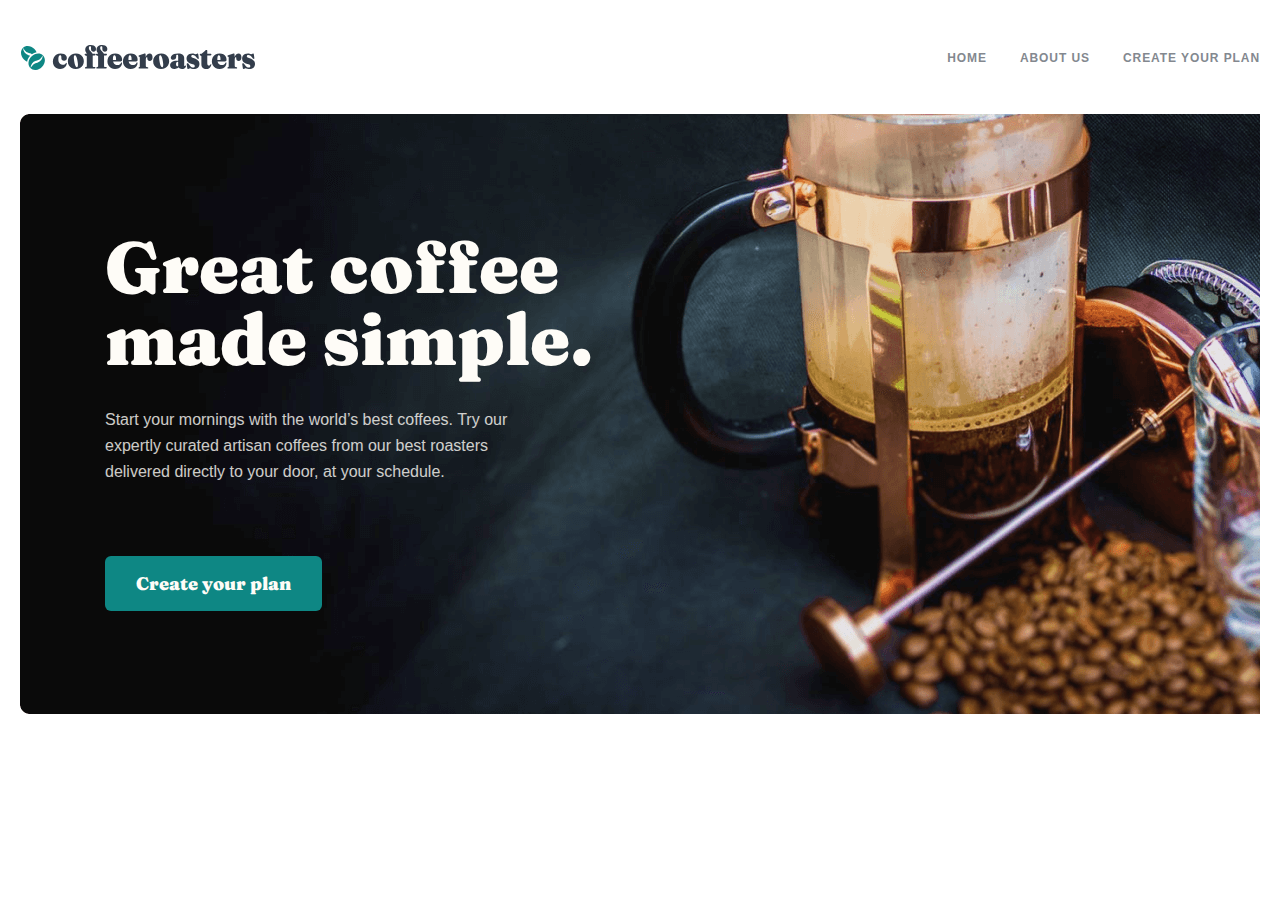
==== index.html @ 870b0148 "internal commit" ====
<!DOCTYPE html>
<html lang="en">
  <head>
    <meta charset="UTF-8" />
    <meta http-equiv="X-UA-Compatible" content="IE=edge" />
    <meta name="viewport" content="width=device-width, initial-scale=1.0" />
    <!-- normalize css  -->
    <link rel="stylesheet" href="./css/normalize.css" />
    <!-- main css  -->
    <link rel="stylesheet" href="./css/main.css" />
    <title>coffeeroasters</title>
  </head>
  <body>
    <!-- site header  -->
    <header class="site-header">
      <div class="container">
        <div class="site-header__wraper">
          <a class="site-header__logo" href="./index.html">
            <div class="site-header__img-wrap">
              <img src="./img/header.logo.svg" alt="coffeeroasters logo" />
            </div>
          </a>
          <nav class="site-header__navbar navbar">
            <ul class="navbar__list">
              <li class="navbar__item">
                <a class="navbar__link" href="./index.html">HOME</a>
              </li>
              <li class="navbar__item">
                <a class="navbar__link" href="./index.html">ABOUT US</a>
              </li>
              <li class="navbar__item">
                <a class="navbar__link" href="./index.html">Create your plan</a>
              </li>
            </ul>
          </nav>
          <button class="header__button"></button>
        </div>
      </div>
    </header>
    <!-- site main  -->
    <main>
      <section class="hero">
        <div class="container">
          <div class="hero__wrapper">
            <div class="hero__content">
              <h1 class="hero__title">Great coffee made simple.</h1>
              <p class="hero__text">
                Start your mornings with the world’s best coffees. Try our
                expertly curated artisan coffees from our best roasters
                delivered directly to your door, at your schedule.
              </p>
              <a class="hero__link" href="#link">Create your plan</a>
            </div>
          </div>
        </div>
      </section>
    </main>
  </body>
</html>
---- css/main.css ----
@font-face {
  font-family: "Fraunces";
  font-style: normal;
  font-weight: 900;
  src: local(""), url("../fonts/fraunces-v24-latin-900.woff2") format("woff2"), url("../fonts/fraunces-v24-latin-900.woff") format("woff");
  font-display: swap;
}
@font-face {
  font-family: "Barlow", sans-serif;
  font-style: normal;
  font-weight: 400;
  src: local(""), url("../fonts/barlow-v12-latin-regular.woff2") format("woff2"), url("../fonts/barlow-v12-latin-700.woff") format("woff");
  font-display: swap;
}
@font-face {
  font-family: "Barlow", sans-serif;
  font-style: normal;
  font-weight: 700;
  src: local(""), url("../fonts/barlow-v12-latin-700.woff2") format("woff2"), url("../fonts/barlow-v12-latin-700.woff") format("woff");
  font-display: swap;
}
html {
  -webkit-box-sizing: border-box;
          box-sizing: border-box;
  scroll-behavior: smooth;
}

*,
*::before,
*::after {
  -webkit-box-sizing: inherit;
          box-sizing: inherit;
  margin: 0;
  padding: 0;
}

a {
  text-decoration: none;
}

ul {
  list-style: none;
}

img {
  width: 100%;
  height: auto;
}

.container {
  max-width: 1320px;
  width: 100%;
  margin-left: auto;
  margin-right: auto;
  padding-left: 20px;
  padding-right: 20px;
}

body {
  font-family: "Fraunces", serif;
  font-family: "Barlow", sans-serif;
}

.site-header {
  padding: 44px 0;
}

.site-header__wraper {
  display: -webkit-box;
  display: -ms-flexbox;
  display: flex;
  -webkit-box-align: center;
      -ms-flex-align: center;
          align-items: center;
  -webkit-box-pack: justify;
      -ms-flex-pack: justify;
          justify-content: space-between;
}

.site-header__img-wrap {
  max-width: 236px;
  height: 26px;
}

.navbar__list {
  display: -webkit-box;
  display: -ms-flexbox;
  display: flex;
  -webkit-box-align: center;
      -ms-flex-align: center;
          align-items: center;
}

.navbar__item + .navbar__item {
  margin-left: 33px;
}

.navbar__link {
  font-weight: 700;
  font-size: 12px;
  line-height: 15px;
  letter-spacing: 0.923077px;
  text-transform: uppercase;
  color: #83888f;
}
.navbar__link:hover {
  color: #333d4b;
}

.header__button {
  width: 20px;
  height: 20px;
  background-image: url("../../img/mobile.menu.svg");
  background-repeat: no-repeat;
  background-position: center;
  background-color: transparent;
  border: none;
  display: none;
  padding: 0;
}

@media only screen and (max-width: 728px) {
  .site-header {
    padding: 40px 0;
  }
}
@media only screen and (max-width: 415px) {
  .site-header {
    padding: 32px 0;
  }
  .site-header__wraper {
    display: -webkit-box;
    display: -ms-flexbox;
    display: flex;
    -webkit-box-align: center;
        -ms-flex-align: center;
            align-items: center;
    -webkit-box-pack: justify;
        -ms-flex-pack: justify;
            justify-content: space-between;
    max-width: 339px;
  }
  .site-header__img-wrap {
    max-width: 163px;
    height: 18px;
  }
  .navbar__list {
    display: none;
  }
  .header__button {
    display: inline-block;
    margin-right: 20px;
    margin-left: 108px;
  }
}
.hero__wrapper {
  background-image: url("../../img/hero-bg.png");
  background-repeat: no-repeat;
  padding: 117px 0 116px 85px;
}

.hero__content {
  max-width: 493px;
}

.hero__title {
  max-width: 493px;
  font-family: "Fraunces", serif;
  font-style: normal;
  font-weight: 900;
  font-size: 72px;
  line-height: 72px;
  color: #fefcf7;
  margin: 0;
  margin-bottom: 32px;
}

.hero__text {
  max-width: 444px;
  font-style: normal;
  font-weight: 400;
  font-size: 16px;
  line-height: 26px;
  color: #fefcf7;
  opacity: 0.8;
  margin-bottom: 71px;
}

.hero__link {
  font-family: "Fraunces", serif;
  font-weight: 900;
  font-size: 18px;
  line-height: 25px;
  color: #fefcf7;
  padding: 15px 31px;
  background: #0e8784;
  border-radius: 6px;
  display: inline-block;
}
.hero__link:hover {
  background-color: #66d2cf;
}
.hero__link:active {
  background-color: #e2dedb;
}

@media only screen and (max-width: 729px) {
  .hero__wrapper {
    background-image: url("../../img/tablet-bg.png");
    background-repeat: no-repeat;
    width: 100%;
  }
  .hero__title {
    max-width: 329px;
    font-size: 48px;
    line-height: 48px;
  }
  .hero__text {
    max-width: 398px;
    font-weight: 400;
    font-size: 15px;
    line-height: 25px;
  }
}
@media only screen and (max-width: 415px) {
  .hero__wrapper {
    max-width: 327px;
    width: 100%;
    background-image: url("../../img/hero-bg-mob.png");
    background-repeat: no-repeat;
    padding-top: 100px;
    padding-left: 24px;
    text-align: center;
    border-radius: 5px;
  }
  .hero__title {
    max-width: 279px;
    font-size: 40px;
    line-height: 40px;
  }
  .hero__text {
    max-width: 279px;
    font-weight: 400;
    font-size: 15px;
    line-height: 25px;
  }
  .hero__link {
    display: inline-block;
    text-align: center;
  }
}/*# sourceMappingURL=main.css.map */
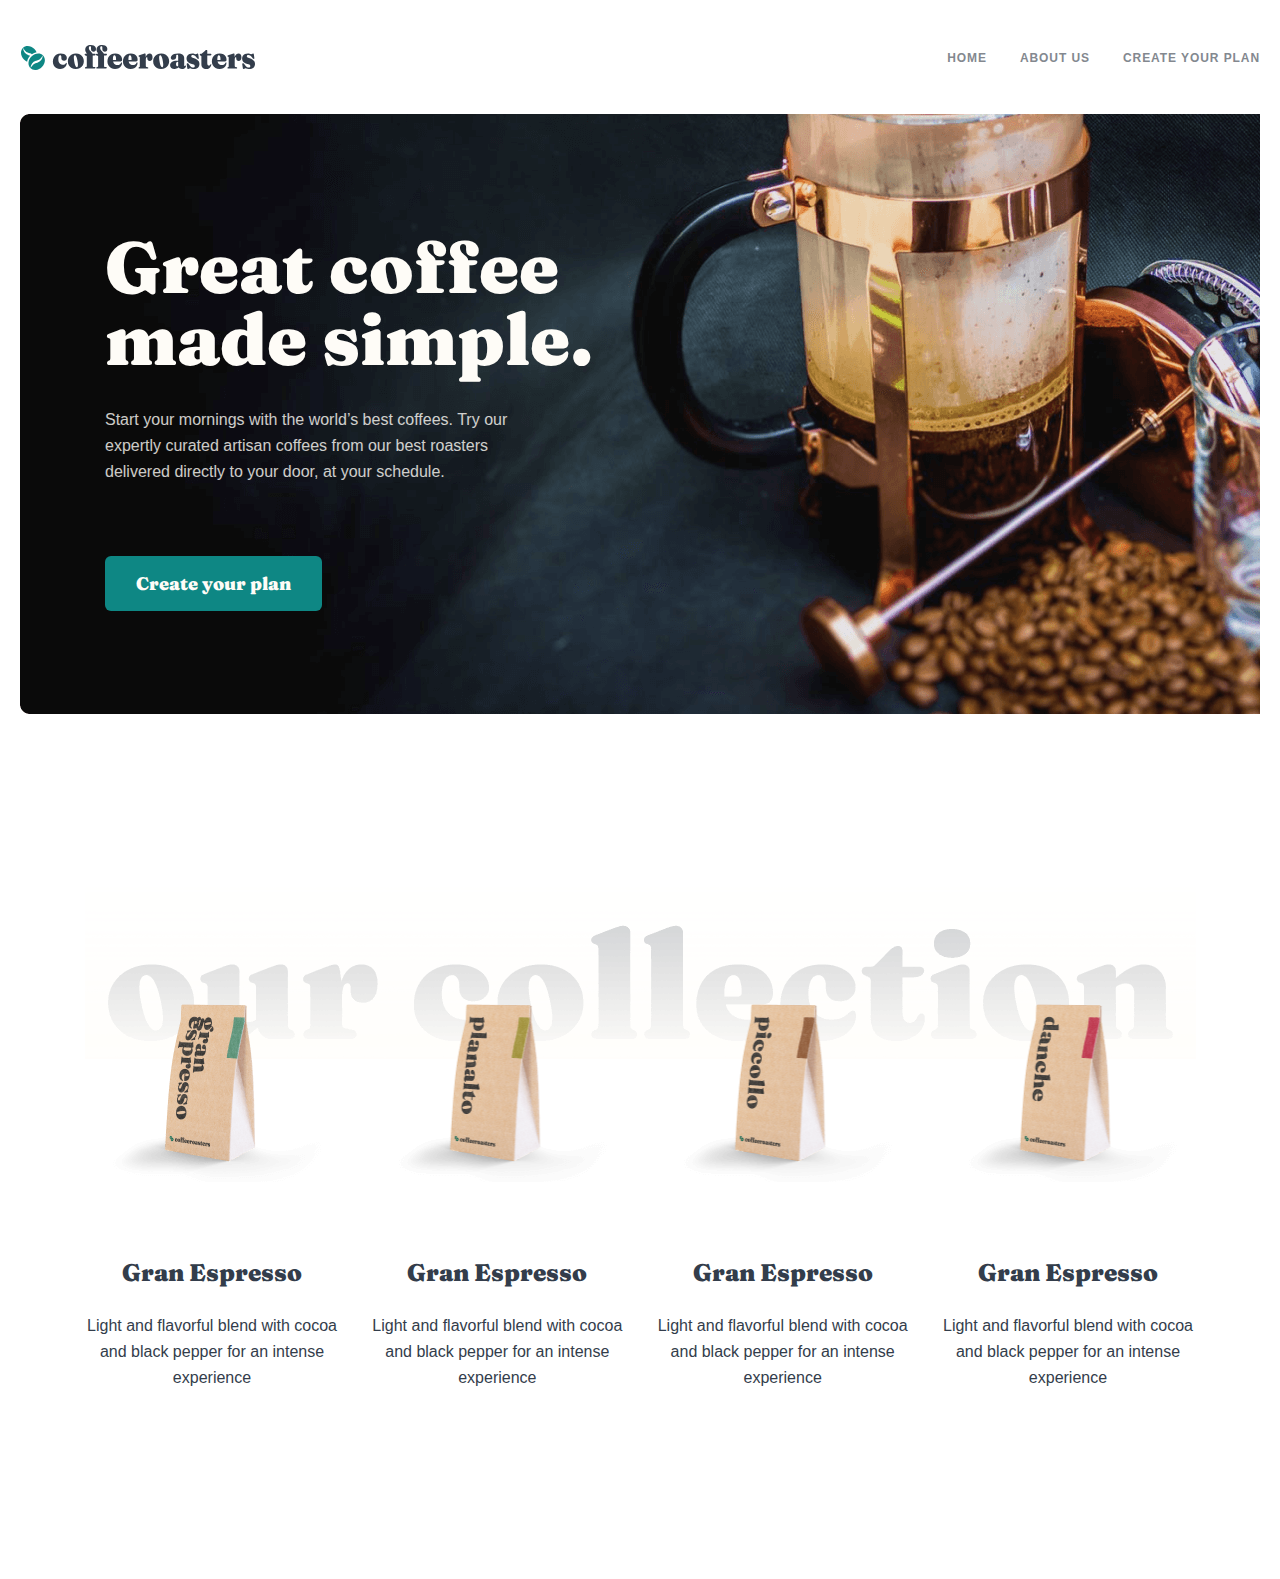
==== commit 6d2ca636: "changed media" ====
--- a/index.html
+++ b/index.html
@@ -54,6 +54,78 @@
           </div>
         </div>
       </section>
+      <section class="collection">
+        <div class="container">
+          <div class="collection__wrapper">
+            <ul class="collection__list">
+              <li class="collection__item">
+                <div class="collection__img-wrapper">
+                  <img
+                    class="collection__image"
+                    src="./img/expersso-img.png"
+                    alt="expersso coffee"
+                  />
+                </div>
+                <div class="collection__title-wrappper">
+                  <h2 class="collection__title">Gran Espresso</h2>
+                  <p class="collection__text">
+                    Light and flavorful blend with cocoa and black pepper for an
+                    intense experience
+                  </p>
+                </div>
+              </li>
+              <li class="collection__item">
+                <div class="collection__img-wrapper">
+                  <img
+                    class="collection__image"
+                    src="./img/planalto-img.png"
+                    alt="planalto coffee"
+                  />
+                </div>
+                <div class="collection__title-wrappper">
+                  <h2 class="collection__title">Gran Espresso</h2>
+                  <p class="collection__text">
+                    Light and flavorful blend with cocoa and black pepper for an
+                    intense experience
+                  </p>
+                </div>
+              </li>
+              <li class="collection__item">
+                <div class="collection__img-wrapper">
+                  <img
+                    class="collection__image"
+                    src="./img/picollo-img.png"
+                    alt="picollo coffee"
+                  />
+                </div>
+                <div class="collection__title-wrappper">
+                  <h2 class="collection__title">Gran Espresso</h2>
+                  <p class="collection__text">
+                    Light and flavorful blend with cocoa and black pepper for an
+                    intense experience
+                  </p>
+                </div>
+              </li>
+              <li class="collection__item">
+                <div class="collection__img-wrapper">
+                  <img
+                    class="collection__image"
+                    src="./img/danche-img.png"
+                    alt="danche coffee"
+                  />
+                </div>
+                <div class="collection__title-wrappper">
+                  <h2 class="collection__title">Gran Espresso</h2>
+                  <p class="collection__text">
+                    Light and flavorful blend with cocoa and black pepper for an
+                    intense experience
+                  </p>
+                </div>
+              </li>
+            </ul>
+          </div>
+        </div>
+      </section>
     </main>
   </body>
 </html>
--- a/css/main.css
+++ b/css/main.css
@@ -2,26 +2,29 @@
   font-family: "Fraunces";
   font-style: normal;
   font-weight: 900;
-  src: local(""), url("../fonts/fraunces-v24-latin-900.woff2") format("woff2"), url("../fonts/fraunces-v24-latin-900.woff") format("woff");
+  src: local(""), url("../fonts/fraunces-v24-latin-900.woff2") format("woff2"),
+    url("../fonts/fraunces-v24-latin-900.woff") format("woff");
   font-display: swap;
 }
 @font-face {
   font-family: "Barlow", sans-serif;
   font-style: normal;
   font-weight: 400;
-  src: local(""), url("../fonts/barlow-v12-latin-regular.woff2") format("woff2"), url("../fonts/barlow-v12-latin-700.woff") format("woff");
+  src: local(""), url("../fonts/barlow-v12-latin-regular.woff2") format("woff2"),
+    url("../fonts/barlow-v12-latin-700.woff") format("woff");
   font-display: swap;
 }
 @font-face {
   font-family: "Barlow", sans-serif;
   font-style: normal;
   font-weight: 700;
-  src: local(""), url("../fonts/barlow-v12-latin-700.woff2") format("woff2"), url("../fonts/barlow-v12-latin-700.woff") format("woff");
+  src: local(""), url("../fonts/barlow-v12-latin-700.woff2") format("woff2"),
+    url("../fonts/barlow-v12-latin-700.woff") format("woff");
   font-display: swap;
 }
 html {
   -webkit-box-sizing: border-box;
-          box-sizing: border-box;
+  box-sizing: border-box;
   scroll-behavior: smooth;
 }
 
@@ -29,7 +32,7 @@
 *::before,
 *::after {
   -webkit-box-sizing: inherit;
-          box-sizing: inherit;
+  box-sizing: inherit;
   margin: 0;
   padding: 0;
 }
@@ -70,11 +73,11 @@
   display: -ms-flexbox;
   display: flex;
   -webkit-box-align: center;
-      -ms-flex-align: center;
-          align-items: center;
+  -ms-flex-align: center;
+  align-items: center;
   -webkit-box-pack: justify;
-      -ms-flex-pack: justify;
-          justify-content: space-between;
+  -ms-flex-pack: justify;
+  justify-content: space-between;
 }
 
 .site-header__img-wrap {
@@ -87,8 +90,8 @@
   display: -ms-flexbox;
   display: flex;
   -webkit-box-align: center;
-      -ms-flex-align: center;
-          align-items: center;
+  -ms-flex-align: center;
+  align-items: center;
 }
 
 .navbar__item + .navbar__item {
@@ -119,41 +122,13 @@
   padding: 0;
 }
 
-@media only screen and (max-width: 728px) {
-  .site-header {
-    padding: 40px 0;
-  }
-}
-@media only screen and (max-width: 415px) {
-  .site-header {
-    padding: 32px 0;
-  }
-  .site-header__wraper {
-    display: -webkit-box;
-    display: -ms-flexbox;
-    display: flex;
-    -webkit-box-align: center;
-        -ms-flex-align: center;
-            align-items: center;
-    -webkit-box-pack: justify;
-        -ms-flex-pack: justify;
-            justify-content: space-between;
-    max-width: 339px;
-  }
-  .site-header__img-wrap {
-    max-width: 163px;
-    height: 18px;
-  }
-  .navbar__list {
-    display: none;
-  }
-  .header__button {
-    display: inline-block;
-    margin-right: 20px;
-    margin-left: 108px;
-  }
-}
+.hero {
+  margin-bottom: 136px;
+}
+
 .hero__wrapper {
+  max-width: 1280px;
+  width: 100%;
   background-image: url("../../img/hero-bg.png");
   background-repeat: no-repeat;
   padding: 117px 0 116px 85px;
@@ -204,48 +179,56 @@
   background-color: #e2dedb;
 }
 
-@media only screen and (max-width: 729px) {
-  .hero__wrapper {
-    background-image: url("../../img/tablet-bg.png");
-    background-repeat: no-repeat;
-    width: 100%;
-  }
-  .hero__title {
-    max-width: 329px;
-    font-size: 48px;
-    line-height: 48px;
-  }
-  .hero__text {
-    max-width: 398px;
-    font-weight: 400;
-    font-size: 15px;
-    line-height: 25px;
-  }
-}
-@media only screen and (max-width: 415px) {
-  .hero__wrapper {
-    max-width: 327px;
-    width: 100%;
-    background-image: url("../../img/hero-bg-mob.png");
-    background-repeat: no-repeat;
-    padding-top: 100px;
-    padding-left: 24px;
-    text-align: center;
-    border-radius: 5px;
-  }
-  .hero__title {
-    max-width: 279px;
-    font-size: 40px;
-    line-height: 40px;
-  }
-  .hero__text {
-    max-width: 279px;
-    font-weight: 400;
-    font-size: 15px;
-    line-height: 25px;
-  }
-  .hero__link {
-    display: inline-block;
-    text-align: center;
-  }
-}/*# sourceMappingURL=main.css.map */+.collection {
+  margin-bottom: 188px;
+}
+
+.collection__list {
+  max-width: 1111px;
+  width: 100%;
+  margin: 0 auto;
+  display: -webkit-box;
+  display: -ms-flexbox;
+  display: flex;
+  -webkit-box-align: center;
+  -ms-flex-align: center;
+  align-items: center;
+  padding-top: 126px;
+  -webkit-box-pack: justify;
+  -ms-flex-pack: justify;
+  justify-content: space-between;
+  background-image: url("../../img/type-bi-img.png");
+  background-repeat: no-repeat;
+  background-position: center top;
+}
+
+.collection__item {
+  max-width: 255px;
+  text-align: center;
+}
+
+.collection__img-wrapper {
+  width: 255px;
+}
+
+.collection__image {
+  width: 255px;
+  height: 193px;
+}
+
+.collection__title {
+  font-family: "Fraunces", serif;
+  font-weight: 900;
+  font-size: 24px;
+  line-height: 32px;
+  color: #333d4b;
+  margin-top: 71px;
+  margin-bottom: 24px;
+}
+
+.collection__text {
+  font-weight: 400;
+  font-size: 16px;
+  line-height: 26px;
+  color: #333d4b;
+}
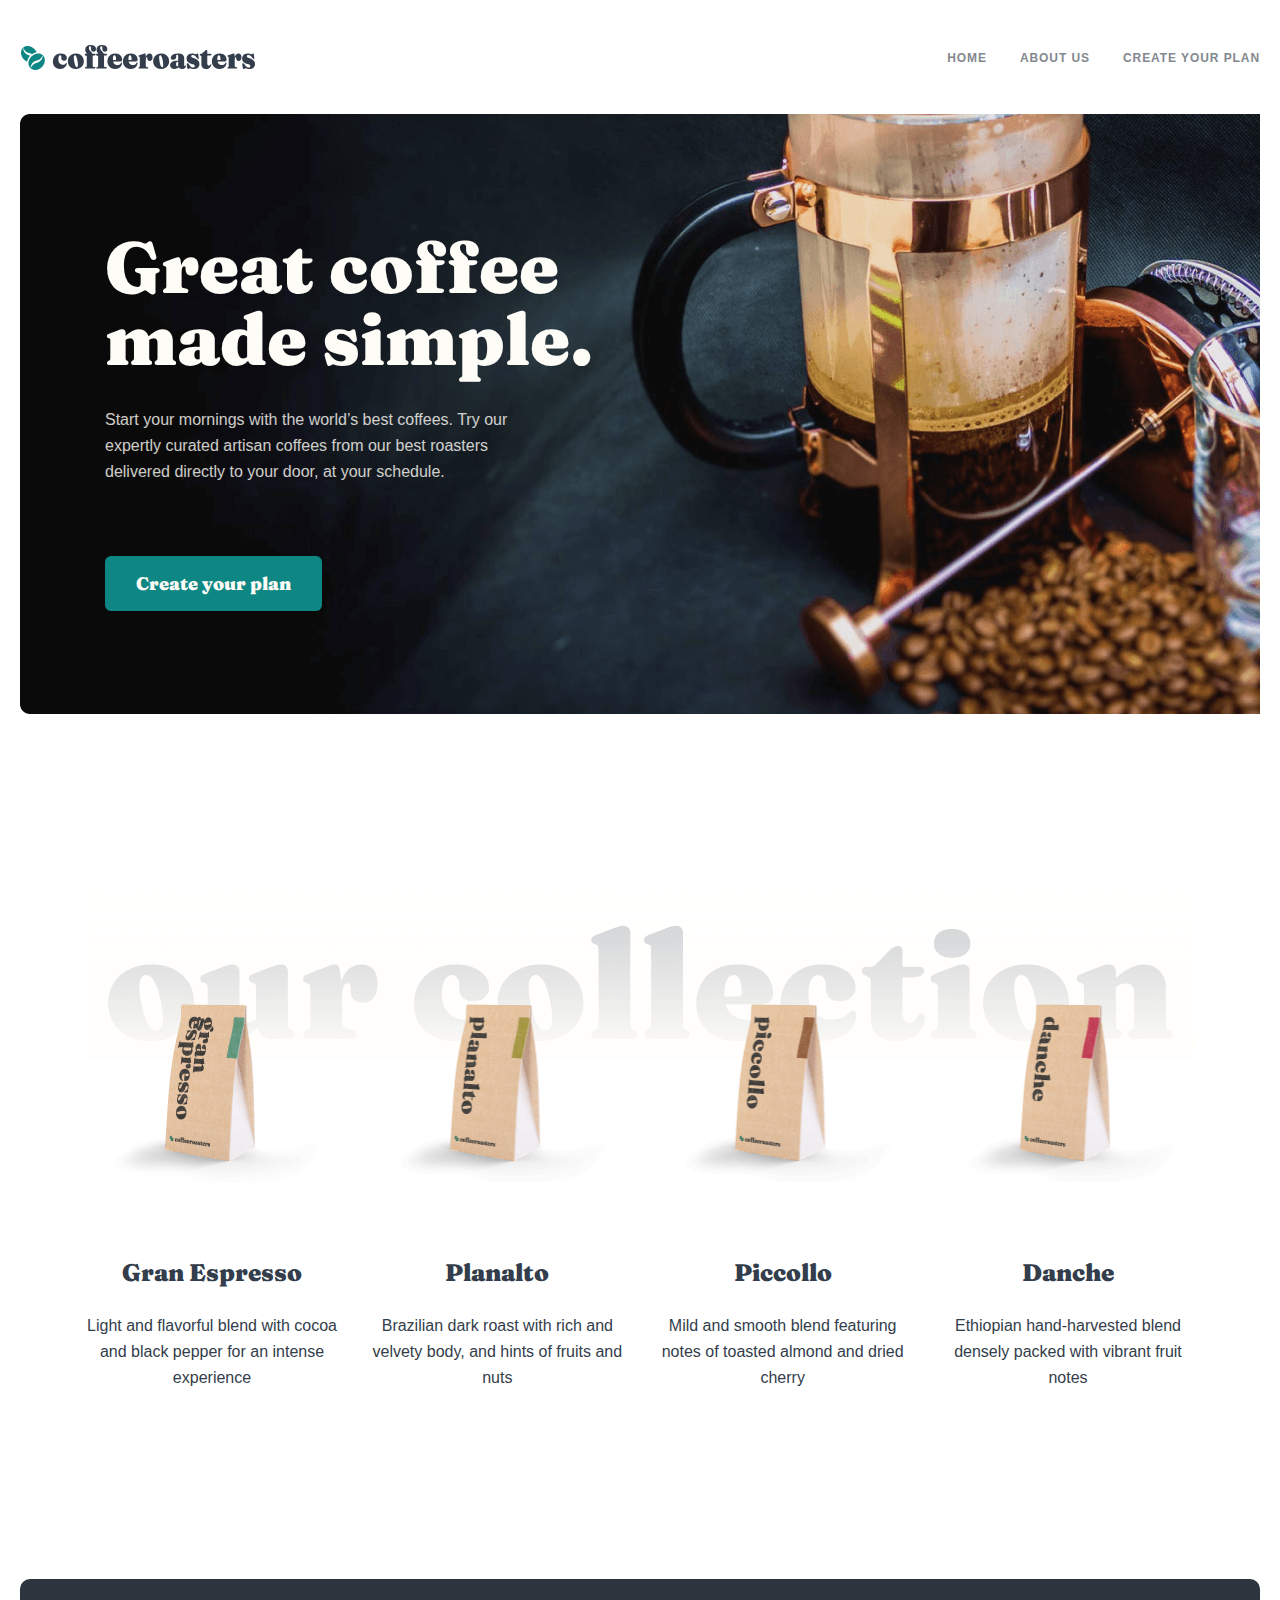
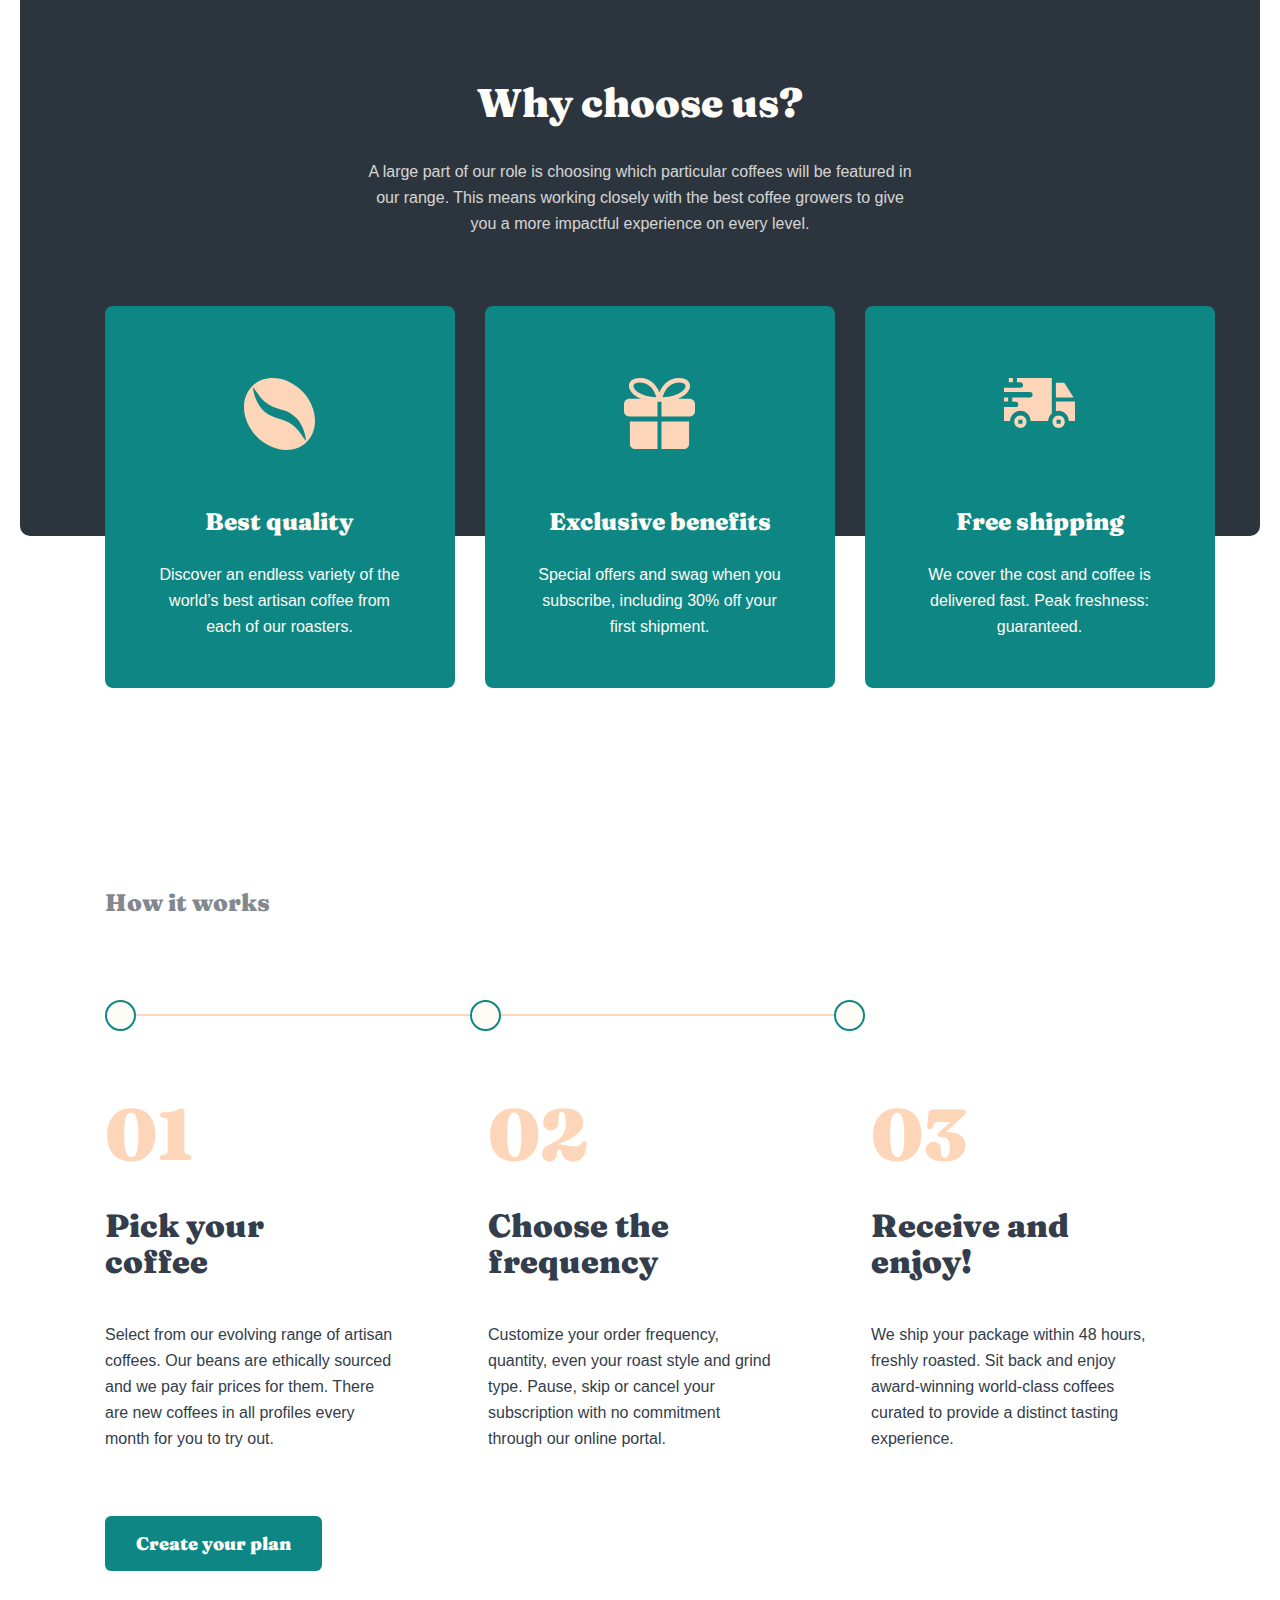
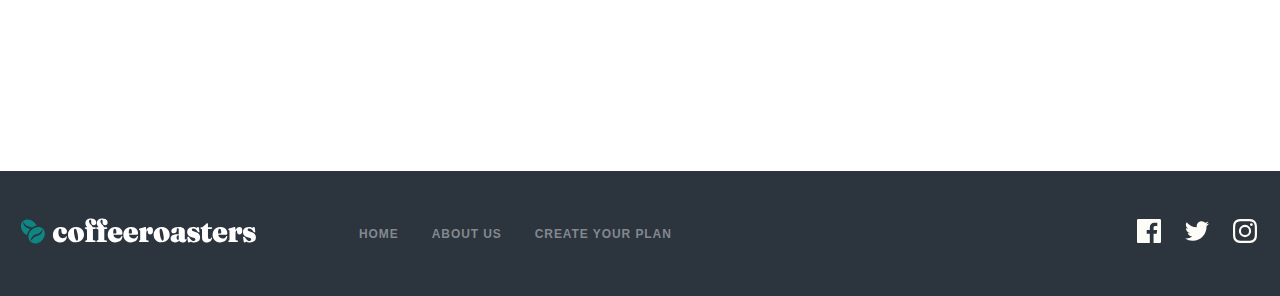
==== commit 0de0829d: "added footer info and others" ====
--- a/index.html
+++ b/index.html
@@ -83,10 +83,10 @@
                   />
                 </div>
                 <div class="collection__title-wrappper">
-                  <h2 class="collection__title">Gran Espresso</h2>
+                  <h2 class="collection__title">Planalto</h2>
                   <p class="collection__text">
-                    Light and flavorful blend with cocoa and black pepper for an
-                    intense experience
+                    Brazilian dark roast with rich and velvety body, and hints
+                    of fruits and nuts
                   </p>
                 </div>
               </li>
@@ -99,10 +99,10 @@
                   />
                 </div>
                 <div class="collection__title-wrappper">
-                  <h2 class="collection__title">Gran Espresso</h2>
+                  <h2 class="collection__title">Piccollo</h2>
                   <p class="collection__text">
-                    Light and flavorful blend with cocoa and black pepper for an
-                    intense experience
+                    Mild and smooth blend featuring notes of toasted almond and
+                    dried cherry
                   </p>
                 </div>
               </li>
@@ -115,10 +115,10 @@
                   />
                 </div>
                 <div class="collection__title-wrappper">
-                  <h2 class="collection__title">Gran Espresso</h2>
+                  <h2 class="collection__title">Danche</h2>
                   <p class="collection__text">
-                    Light and flavorful blend with cocoa and black pepper for an
-                    intense experience
+                    Ethiopian hand-harvested blend densely packed with vibrant
+                    fruit notes
                   </p>
                 </div>
               </li>
@@ -126,6 +126,187 @@
           </div>
         </div>
       </section>
+      <section class="choose">
+        <div class="container">
+          <div class="choose__wrapper">
+            <div class="choose__title-wrapper">
+              <h2 class="choose__title">Why choose us?</h2>
+              <p class="choose__text">
+                A large part of our role is choosing which particular coffees
+                will be featured in our range. This means working closely with
+                the best coffee growers to give you a more impactful experience
+                on every level.
+              </p>
+            </div>
+            <ul class="choose__list">
+              <li class="choose__item">
+                <div class="choose__img-wrapper">
+                  <img
+                    class="choose__item-img"
+                    src="./img/info-coffe.svg"
+                    alt="yellow coffee"
+                  />
+                </div>
+                <div class="choose__text-wrapper">
+                  <h3 class="choose__item-title">Best quality</h3>
+                  <p class="choose__item-text">
+                    Discover an endless variety of the world’s best artisan
+                    coffee from each of our roasters.
+                  </p>
+                </div>
+              </li>
+              <li class="choose__item">
+                <div class="choose__img-wrapper">
+                  <img
+                    class="choose__item-img"
+                    src="./img/info-price.svg"
+                    alt="price coffee"
+                  />
+                </div>
+                <div class="choose__text-wrapper">
+                  <h3 class="choose__item-title">Exclusive benefits</h3>
+                  <p class="choose__item-text">
+                    Special offers and swag when you subscribe, including 30%
+                    off your first shipment.
+                  </p>
+                </div>
+              </li>
+              <li class="choose__item">
+                <div class="choose__img-wrapper">
+                  <img
+                    class="choose__item-img"
+                    src="./img/info-track.svg"
+                    alt="yellow coffee"
+                  />
+                </div>
+                <div class="choose__text-wrapper">
+                  <h3 class="choose__item-title">Free shipping</h3>
+                  <p class="choose__item-text">
+                    We cover the cost and coffee is delivered fast. Peak
+                    freshness: guaranteed.
+                  </p>
+                </div>
+              </li>
+            </ul>
+          </div>
+        </div>
+      </section>
+      <section class="info">
+        <div class="container">
+          <div class="info__wrapper">
+            <h2 class="info__title">How it works</h2>
+            <div class="info__span-wrapper">
+              <span></span><span></span><span></span>
+            </div>
+            <ul class="info__list">
+              <li class="info__item">
+                <strong class="info__strong">01</strong>
+                <h2 class="info__item-title">Pick your coffee</h2>
+                <p class="info__item-text">
+                  Select from our evolving range of artisan coffees. Our beans
+                  are ethically sourced and we pay fair prices for them. There
+                  are new coffees in all profiles every month for you to try
+                  out.
+                </p>
+              </li>
+              <li class="info__item">
+                <strong class="info__strong">02</strong>
+                <h2 class="info__item-title">Choose the frequency</h2>
+                <p class="info__item-text">
+                  Customize your order frequency, quantity, even your roast
+                  style and grind type. Pause, skip or cancel your subscription
+                  with no commitment through our online portal.
+                </p>
+              </li>
+              <li class="info__item">
+                <strong class="info__strong">03</strong>
+                <h2 class="info__item-title">Receive and enjoy!</h2>
+                <p class="info__item-text">
+                  We ship your package within 48 hours, freshly roasted. Sit
+                  back and enjoy award-winning world-class coffees curated to
+                  provide a distinct tasting experience.
+                </p>
+              </li>
+            </ul>
+            <a class="info__link" href="#link">Create your plan</a>
+          </div>
+        </div>
+      </section>
     </main>
+    <footer class="site-footer">
+      <div class="container">
+        <div class="site-footer__wrapper">
+          <a class="site-footer__link" href="./index.html">
+            <img
+              class="site-footer__img"
+              src="./img/footer-logo.svg"
+              alt="footer-logo"
+            />
+          </a>
+          <ul class="site-footer_list">
+            <li class="site-footer__item">
+              <a class="site-footer__item-link" href="./index.html">HOME</a>
+            </li>
+            <li class="site-footer__item">
+              <a class="site-footer__item-link" href="./index.html">ABOUT US</a>
+            </li>
+            <li class="site-footer__item">
+              <a class="site-footer__item-link" href="./index.html"
+                >Create your plan</a
+              >
+            </li>
+          </ul>
+          <ul class="footer__icon-list">
+            <li class="footer__icon-item">
+              <a href="#link">
+                <svg
+                  class="site-footer__icon"
+                  width="24"
+                  height="24"
+                  xmlns="http://www.w3.org/2000/svg"
+                >
+                  <path
+                    d="M22.675 0H1.325C.593 0 0 .593 0 1.325v21.351C0 23.407.593 24 1.325 24H12.82v-9.294H9.692v-3.622h3.128V8.413c0-3.1 1.893-4.788 4.659-4.788 1.325 0 2.463.099 2.795.143v3.24l-1.918.001c-1.504 0-1.795.715-1.795 1.763v2.313h3.587l-.467 3.622h-3.12V24h6.116c.73 0 1.323-.593 1.323-1.325V1.325C24 .593 23.407 0 22.675 0Z"
+                    fill="#FEFCF7"
+                  />
+                </svg>
+              </a>
+            </li>
+            <li class="footer__icon-item">
+              <a href="#link">
+                <svg
+                  class="site-footer__icon"
+                  width="24"
+                  height="20"
+                  xmlns="http://www.w3.org/2000/svg"
+                >
+                  <path
+                    d="M24 2.557a9.83 9.83 0 0 1-2.828.775A4.932 4.932 0 0 0 23.337.608a9.864 9.864 0 0 1-3.127 1.195A4.916 4.916 0 0 0 16.616.248c-3.179 0-5.515 2.966-4.797 6.045A13.978 13.978 0 0 1 1.671 1.149a4.93 4.93 0 0 0 1.523 6.574 4.903 4.903 0 0 1-2.229-.616c-.054 2.281 1.581 4.415 3.949 4.89a4.935 4.935 0 0 1-2.224.084 4.928 4.928 0 0 0 4.6 3.419A9.9 9.9 0 0 1 0 17.54a13.94 13.94 0 0 0 7.548 2.212c9.142 0 14.307-7.721 13.995-14.646A10.025 10.025 0 0 0 24 2.557Z"
+                    fill="#FEFCF7"
+                  />
+                </svg>
+              </a>
+            </li>
+            <li class="footer__icon-item">
+              <a href="#link">
+                <svg
+                  class="site-footer__icon"
+                  width="24"
+                  height="24"
+                  xmlns="http://www.w3.org/2000/svg"
+                >
+                  <path
+                    fill-rule="evenodd"
+                    clip-rule="evenodd"
+                    d="M12 0C8.741 0 8.333.014 7.053.072 2.695.272.273 2.69.073 7.052.014 8.333 0 8.741 0 12c0 3.259.014 3.668.072 4.948.2 4.358 2.618 6.78 6.98 6.98C8.333 23.986 8.741 24 12 24c3.259 0 3.668-.014 4.948-.072 4.354-.2 6.782-2.618 6.979-6.98.059-1.28.073-1.689.073-4.948 0-3.259-.014-3.667-.072-4.947-.196-4.354-2.617-6.78-6.979-6.98C15.668.014 15.259 0 12 0Zm0 2.163c3.204 0 3.584.012 4.85.07 3.252.148 4.771 1.691 4.919 4.919.058 1.265.069 1.645.069 4.849 0 3.205-.012 3.584-.069 4.849-.149 3.225-1.664 4.771-4.919 4.919-1.266.058-1.644.07-4.85.07-3.204 0-3.584-.012-4.849-.07-3.26-.149-4.771-1.699-4.919-4.92-.058-1.265-.07-1.644-.07-4.849 0-3.204.013-3.583.07-4.849.149-3.227 1.664-4.771 4.919-4.919 1.266-.057 1.645-.069 4.849-.069ZM5.838 12a6.162 6.162 0 1 1 12.324 0 6.162 6.162 0 0 1-12.324 0ZM12 16a4 4 0 1 1 0-8 4 4 0 0 1 0 8Zm4.965-10.405a1.44 1.44 0 1 1 2.881.001 1.44 1.44 0 0 1-2.881-.001Z"
+                    fill="#FEFCF7"
+                  />
+                </svg>
+              </a>
+            </li>
+          </ul>
+        </div>
+      </div>
+    </footer>
   </body>
 </html>
--- a/css/main.css
+++ b/css/main.css
@@ -2,29 +2,26 @@
   font-family: "Fraunces";
   font-style: normal;
   font-weight: 900;
-  src: local(""), url("../fonts/fraunces-v24-latin-900.woff2") format("woff2"),
-    url("../fonts/fraunces-v24-latin-900.woff") format("woff");
+  src: local(""), url("../fonts/fraunces-v24-latin-900.woff2") format("woff2"), url("../fonts/fraunces-v24-latin-900.woff") format("woff");
   font-display: swap;
 }
 @font-face {
   font-family: "Barlow", sans-serif;
   font-style: normal;
   font-weight: 400;
-  src: local(""), url("../fonts/barlow-v12-latin-regular.woff2") format("woff2"),
-    url("../fonts/barlow-v12-latin-700.woff") format("woff");
+  src: local(""), url("../fonts/barlow-v12-latin-regular.woff2") format("woff2"), url("../fonts/barlow-v12-latin-700.woff") format("woff");
   font-display: swap;
 }
 @font-face {
   font-family: "Barlow", sans-serif;
   font-style: normal;
   font-weight: 700;
-  src: local(""), url("../fonts/barlow-v12-latin-700.woff2") format("woff2"),
-    url("../fonts/barlow-v12-latin-700.woff") format("woff");
+  src: local(""), url("../fonts/barlow-v12-latin-700.woff2") format("woff2"), url("../fonts/barlow-v12-latin-700.woff") format("woff");
   font-display: swap;
 }
 html {
   -webkit-box-sizing: border-box;
-  box-sizing: border-box;
+          box-sizing: border-box;
   scroll-behavior: smooth;
 }
 
@@ -32,7 +29,7 @@
 *::before,
 *::after {
   -webkit-box-sizing: inherit;
-  box-sizing: inherit;
+          box-sizing: inherit;
   margin: 0;
   padding: 0;
 }
@@ -73,11 +70,11 @@
   display: -ms-flexbox;
   display: flex;
   -webkit-box-align: center;
-  -ms-flex-align: center;
-  align-items: center;
+      -ms-flex-align: center;
+          align-items: center;
   -webkit-box-pack: justify;
-  -ms-flex-pack: justify;
-  justify-content: space-between;
+      -ms-flex-pack: justify;
+          justify-content: space-between;
 }
 
 .site-header__img-wrap {
@@ -90,8 +87,8 @@
   display: -ms-flexbox;
   display: flex;
   -webkit-box-align: center;
-  -ms-flex-align: center;
-  align-items: center;
+      -ms-flex-align: center;
+          align-items: center;
 }
 
 .navbar__item + .navbar__item {
@@ -122,13 +119,37 @@
   padding: 0;
 }
 
+@media only screen and (max-width: 1040px) {
+  .site-header {
+    padding-top: 40px;
+  }
+  .site-header__wraper {
+    max-width: 689px;
+  }
+}
+@media only screen and (max-width: 589px) {
+  .site-header {
+    padding-top: 32px;
+  }
+  .site-header__wraper {
+    max-width: 327px;
+  }
+  .site-header__img-wrap {
+    max-width: 163px;
+    height: 18px;
+  }
+  .navbar__list {
+    display: none;
+  }
+  .header__button {
+    display: inline-block;
+  }
+}
 .hero {
   margin-bottom: 136px;
 }
 
 .hero__wrapper {
-  max-width: 1280px;
-  width: 100%;
   background-image: url("../../img/hero-bg.png");
   background-repeat: no-repeat;
   padding: 117px 0 116px 85px;
@@ -179,6 +200,58 @@
   background-color: #e2dedb;
 }
 
+@media only screen and (max-width: 1040px) {
+  .hero {
+    margin-bottom: 144px;
+  }
+  .hero__wrapper {
+    background-image: url("../../img/tablet-bg.png");
+    background-repeat: no-repeat;
+    padding: 117px 0 116px 85px;
+  }
+  .hero__content {
+    max-width: 398px;
+  }
+  .hero__title {
+    max-width: 329px;
+    font-size: 48px;
+    line-height: 48px;
+    margin-bottom: 24px;
+  }
+  .hero__text {
+    max-width: 398px;
+    font-size: 15px;
+    line-height: 25px;
+    margin-bottom: 40px;
+  }
+}
+@media only screen and (max-width: 589px) {
+  .hero {
+    margin-bottom: 120px;
+  }
+  .hero__wrapper {
+    background-image: url("../../img/hero-bg-mob.png");
+    background-repeat: no-repeat;
+    padding: 100px 0 100px 24px;
+    border-radius: 5px;
+  }
+  .hero__content {
+    max-width: 279px;
+    text-align: center;
+  }
+  .hero__title {
+    max-width: 279px;
+    font-size: 40px;
+    line-height: 40px;
+    margin-bottom: 24px;
+  }
+  .hero__text {
+    max-width: 279px;
+    font-size: 15px;
+    line-height: 25px;
+    margin-bottom: 40px;
+  }
+}
 .collection {
   margin-bottom: 188px;
 }
@@ -191,12 +264,12 @@
   display: -ms-flexbox;
   display: flex;
   -webkit-box-align: center;
-  -ms-flex-align: center;
-  align-items: center;
+      -ms-flex-align: center;
+          align-items: center;
   padding-top: 126px;
   -webkit-box-pack: justify;
-  -ms-flex-pack: justify;
-  justify-content: space-between;
+      -ms-flex-pack: justify;
+          justify-content: space-between;
   background-image: url("../../img/type-bi-img.png");
   background-repeat: no-repeat;
   background-position: center top;
@@ -232,3 +305,639 @@
   line-height: 26px;
   color: #333d4b;
 }
+
+@media only screen and (max-width: 1040px) {
+  .collection {
+    margin-bottom: 129px;
+  }
+  .collection__list {
+    max-width: 689px;
+    display: inline-block;
+    padding-top: 59px;
+    background-image: url("../../img/collection-tablet.img");
+    background-repeat: no-repeat;
+    background-position: center top;
+  }
+  .collection__item {
+    max-width: 573px;
+    display: -webkit-box;
+    display: -ms-flexbox;
+    display: flex;
+    -webkit-box-align: center;
+        -ms-flex-align: center;
+            align-items: center;
+    margin: 0 auto;
+    margin-bottom: 47px;
+  }
+  .collection__title-wrappper {
+    text-align: start;
+    margin-left: 36px;
+  }
+  .collection__title {
+    margin: 0;
+    margin-bottom: 24px;
+  }
+  .collection__text {
+    font-weight: 400;
+    font-size: 15px;
+    line-height: 24px;
+    color: #333d4b;
+  }
+}
+@media only screen and (max-width: 589px) {
+  .collection {
+    margin-bottom: 120px;
+  }
+  .collection__list {
+    max-width: 375px;
+    display: inline-block;
+    padding-top: 59px;
+    background-image: url("../../img/collection-mobile.png");
+    background-repeat: no-repeat;
+    background-position: center top;
+  }
+  .collection__item {
+    max-width: 282px;
+    text-align: center;
+    -webkit-box-orient: vertical;
+    -webkit-box-direction: normal;
+        -ms-flex-direction: column;
+            flex-direction: column;
+    margin-bottom: 47px;
+  }
+  .collection__img-wrapper {
+    width: 200px;
+    margin-bottom: 24px;
+  }
+  .collection__image {
+    width: 200px;
+    height: 151px;
+  }
+  .collection__title-wrappper {
+    text-align: center;
+    margin-left: 0;
+  }
+  .collection__title {
+    margin: 0;
+    margin-bottom: 24px;
+  }
+  .collection__text {
+    font-weight: 400;
+    font-size: 15px;
+    line-height: 24px;
+    color: #333d4b;
+  }
+}
+.choose {
+  margin-bottom: 351px;
+}
+
+.choose__wrapper {
+  position: relative;
+  height: 557px;
+  background: #2c343e;
+  border-radius: 10px;
+  padding-top: 100px;
+}
+
+.choose__title-wrapper {
+  max-width: 544px;
+  margin: 0 auto;
+  text-align: center;
+}
+
+.choose__title {
+  font-family: "Fraunces", serif;
+  font-weight: 900;
+  font-size: 40px;
+  line-height: 48px;
+  color: #fefcf7;
+  margin-bottom: 32px;
+}
+
+.choose__text {
+  font-weight: 400;
+  font-size: 16px;
+  line-height: 26px;
+  color: #fefcf7;
+  opacity: 0.8;
+}
+
+.choose__list {
+  position: absolute;
+  max-width: 1110px;
+  display: -webkit-box;
+  display: -ms-flexbox;
+  display: flex;
+  -webkit-box-align: center;
+      -ms-flex-align: center;
+          align-items: center;
+  bottom: -152px;
+  margin-left: 85px;
+}
+
+.choose__item {
+  max-width: 350px;
+  background-color: #0e8784;
+  padding: 72px 48px 48px 47px;
+  border-radius: 8px;
+  text-align: center;
+  margin-left: 30px;
+}
+
+.choose__item:nth-child(1) {
+  margin-left: 0;
+}
+
+.choose__img-wrapper {
+  max-width: 71px;
+  height: 72px;
+  margin: 0 auto;
+  margin-bottom: 56px;
+}
+
+.choose__item-title {
+  max-width: 256px;
+  font-family: "Fraunces", serif;
+  font-weight: 900;
+  font-size: 24px;
+  line-height: 32px;
+  color: #fefcf7;
+  margin-bottom: 24px;
+}
+
+.choose__item-text {
+  font-weight: 400;
+  font-size: 16px;
+  line-height: 26px;
+  color: #fefcf7;
+}
+
+@media only screen and (max-width: 1040px) {
+  .choose {
+    margin-bottom: 434px;
+  }
+  .choose__wrapper {
+    position: relative;
+    max-width: 688px;
+    height: 573px;
+    padding-top: 56px;
+  }
+  .choose__title-wrapper {
+    max-width: 544px;
+    margin: 0 auto;
+    text-align: center;
+  }
+  .choose__title {
+    font-size: 32px;
+    line-height: 48px;
+    margin-bottom: 16px;
+  }
+  .choose__text {
+    font-size: 15px;
+    line-height: 25px;
+  }
+  .choose__list {
+    position: absolute;
+    max-width: 573px;
+    bottom: -335px;
+    margin-left: 57px;
+    -webkit-box-orient: vertical;
+    -webkit-box-direction: normal;
+        -ms-flex-direction: column;
+            flex-direction: column;
+  }
+  .choose__item {
+    max-width: 573px;
+    padding: 41px 48px 41px 70px;
+    display: -webkit-box;
+    display: -ms-flexbox;
+    display: flex;
+    -webkit-box-align: center;
+        -ms-flex-align: center;
+            align-items: center;
+    text-align: start;
+    margin-left: 0;
+    margin-bottom: 24px;
+  }
+  .choose__text-wrapper {
+    margin-left: 55px;
+  }
+  .choose__img-wrapper {
+    max-width: 71px;
+    height: 72px;
+    margin-bottom: 0px;
+  }
+  .choose__item-img {
+    width: 55px;
+    height: 56px;
+  }
+}
+@media only screen and (max-width: 589px) {
+  .choose {
+    margin-bottom: 717px;
+  }
+  .choose__wrapper {
+    position: relative;
+    max-width: 327px;
+    height: 902px;
+    padding-top: 64px;
+  }
+  .choose__title-wrapper {
+    max-width: 279px;
+    margin: 0 auto;
+    text-align: center;
+  }
+  .choose__title {
+    font-size: 28px;
+    line-height: 28px;
+    margin-bottom: 24px;
+  }
+  .choose__text {
+    font-size: 15px;
+    line-height: 25px;
+  }
+  .choose__list {
+    position: absolute;
+    max-width: 279px;
+    bottom: -621px;
+    margin-left: 24px;
+    -webkit-box-orient: vertical;
+    -webkit-box-direction: normal;
+        -ms-flex-direction: column;
+            flex-direction: column;
+  }
+  .choose__item {
+    max-width: 279px;
+    padding: 72px 27px 51px 27px;
+    display: inline-block;
+    text-align: center;
+    margin-left: 0;
+    margin-bottom: 24px;
+  }
+  .choose__img-wrapper {
+    max-width: 71px;
+    height: 72px;
+    margin: 0 auto;
+    margin-bottom: 56px;
+  }
+  .choose__item-img {
+    width: 71px;
+    height: 72px;
+  }
+  .choose__text-wrapper {
+    max-width: 256px;
+    margin-left: 0;
+  }
+  .choose__item-title {
+    max-width: 256px;
+  }
+}
+.info {
+  margin-bottom: 200px;
+}
+
+.info__wrapper {
+  max-width: 1045px;
+  margin-left: 85px;
+}
+
+.info__title {
+  font-family: "Fraunces", serif;
+  font-weight: 900;
+  font-size: 24px;
+  line-height: 32px;
+  color: #83888f;
+  margin-bottom: 95px;
+}
+
+.info__span-wrapper {
+  width: 760px;
+  height: 2px;
+  background-color: #fdd6ba;
+  display: -webkit-box;
+  display: -ms-flexbox;
+  display: flex;
+  -webkit-box-align: center;
+      -ms-flex-align: center;
+          align-items: center;
+  -webkit-box-pack: justify;
+      -ms-flex-pack: justify;
+          justify-content: space-between;
+  margin-bottom: 82px;
+}
+
+.info__span-wrapper span {
+  background-color: #fefcf7;
+  border: 2px solid #0e8784;
+  display: block;
+  width: 31px;
+  height: 31px;
+  border-radius: 50%;
+}
+
+.info__list {
+  max-width: 1045px;
+  display: -webkit-box;
+  display: -ms-flexbox;
+  display: flex;
+  -webkit-box-align: center;
+      -ms-flex-align: center;
+          align-items: center;
+}
+
+.info__item {
+  max-width: 288px;
+  margin-left: 95px;
+}
+
+.info__item:nth-child(1) {
+  margin-left: 0;
+}
+
+.info__strong {
+  font-family: "Fraunces", serif;
+  font-weight: 900;
+  font-size: 72px;
+  line-height: 72px;
+  color: #fdd6ba;
+}
+
+.info__item-title {
+  max-width: 200px;
+  font-family: "Fraunces", serif;
+  font-weight: 900;
+  font-size: 32px;
+  line-height: 36px;
+  color: #333d4b;
+  margin-top: 38px;
+  margin-bottom: 42px;
+}
+
+.info__item-text {
+  font-weight: 400;
+  font-size: 16px;
+  line-height: 26px;
+  color: #333d4b;
+}
+
+.info__link {
+  font-family: "Fraunces", serif;
+  font-weight: 900;
+  font-size: 18px;
+  line-height: 25px;
+  color: #fefcf7;
+  padding: 15px 31px;
+  background: #0e8784;
+  border-radius: 6px;
+  display: inline-block;
+  margin-top: 64px;
+}
+.info__link:hover {
+  background-color: #66d2cf;
+}
+.info__link:active {
+  background-color: #e2dedb;
+}
+
+@media only screen and (max-width: 1040px) {
+  .info {
+    margin-bottom: 144px;
+  }
+  .info__wrapper {
+    max-width: 689px;
+    margin-left: 0;
+  }
+  .info__title {
+    margin-bottom: 55px;
+  }
+  .info__span-wrapper {
+    width: 467px;
+    margin-bottom: 62px;
+  }
+  .info__list {
+    max-width: 689px;
+    display: -webkit-box;
+    display: -ms-flexbox;
+    display: flex;
+    -webkit-box-align: center;
+        -ms-flex-align: center;
+            align-items: center;
+    -webkit-box-pack: justify;
+        -ms-flex-pack: justify;
+            justify-content: space-between;
+  }
+  .info__item {
+    max-width: 218px;
+    margin-left: 10px;
+  }
+  .info__item {
+    height: 366px;
+  }
+  .info__item-title {
+    max-width: 200px;
+    font-size: 28px;
+    line-height: 32px;
+    margin-top: 42px;
+    margin-bottom: 38px;
+  }
+  .info__item-text {
+    font-weight: 400;
+    font-size: 15px;
+    line-height: 25px;
+    color: #333d4b;
+  }
+}
+@media only screen and (max-width: 589px) {
+  .info {
+    margin-bottom: 120px;
+  }
+  .info__wrapper {
+    max-width: 327px;
+  }
+  .info__title {
+    margin-bottom: 80px;
+    text-align: center;
+  }
+  .info__span-wrapper {
+    display: none;
+  }
+  .info__list {
+    max-width: 327px;
+    -webkit-box-orient: vertical;
+    -webkit-box-direction: normal;
+        -ms-flex-direction: column;
+            flex-direction: column;
+    margin: 0 auto;
+  }
+  .info__item {
+    max-width: 327px;
+    margin-left: 0;
+    text-align: center;
+  }
+  .info__item-title {
+    max-width: 327px;
+    font-size: 28px;
+    line-height: 32px;
+    margin-top: 24px;
+    margin-bottom: 24px;
+  }
+  .info__link {
+    font-family: "Fraunces", serif;
+    font-weight: 900;
+    font-size: 18px;
+    line-height: 25px;
+    color: #fefcf7;
+    padding: 15px 31px;
+    background: #0e8784;
+    border-radius: 6px;
+    display: inline-block;
+    margin: 0 auto;
+    margin-left: 58px;
+  }
+  .info__link:hover {
+    background-color: #66d2cf;
+  }
+  .info__link:active {
+    background-color: #e2dedb;
+  }
+}
+.site-footer {
+  padding: 47px 0;
+  background: #2c343e;
+}
+
+.site-footer__wrapper {
+  display: -webkit-box;
+  display: -ms-flexbox;
+  display: flex;
+  -webkit-box-align: center;
+      -ms-flex-align: center;
+          align-items: center;
+}
+
+.site-footer__img {
+  width: 236px;
+  height: 26px;
+}
+
+.site-footer_list {
+  max-width: 313px;
+  display: -webkit-box;
+  display: -ms-flexbox;
+  display: flex;
+  -webkit-box-align: center;
+      -ms-flex-align: center;
+          align-items: center;
+  margin-left: 103px;
+}
+
+.site-footer__item {
+  margin-left: 33px;
+}
+
+.site-footer__item:nth-child(1) {
+  margin-left: 0;
+}
+
+.site-footer__item-link {
+  font-weight: 700;
+  font-size: 12px;
+  line-height: 15px;
+  letter-spacing: 0.923077px;
+  text-transform: uppercase;
+  color: #83888f;
+}
+.site-footer__item-link:hover {
+  color: #fefcf7;
+}
+
+.footer__icon-list {
+  display: -webkit-box;
+  display: -ms-flexbox;
+  display: flex;
+  -webkit-box-align: center;
+      -ms-flex-align: center;
+          align-items: center;
+  margin-left: 465px;
+}
+
+.footer__icon-item {
+  margin-left: 24px;
+}
+
+.footer__icon-item:nth-child(1) {
+  margin-left: 0;
+}
+
+.site-footer__icon:hover path {
+  fill: #fdd6ba;
+}
+
+@media only screen and (max-width: 1040px) {
+  .site-footer {
+    padding: 54px 0;
+    background: #2c343e;
+  }
+  .site-footer__wrapper {
+    max-width: 688px;
+    -webkit-box-orient: vertical;
+    -webkit-box-direction: normal;
+        -ms-flex-direction: column;
+            flex-direction: column;
+  }
+  .site-footer_list {
+    max-width: 313px;
+    display: -webkit-box;
+    display: -ms-flexbox;
+    display: flex;
+    -webkit-box-align: center;
+        -ms-flex-align: center;
+            align-items: center;
+    margin-left: 0;
+    margin-top: 33px;
+    margin-bottom: 65px;
+  }
+  .footer__icon-list {
+    display: -webkit-box;
+    display: -ms-flexbox;
+    display: flex;
+    -webkit-box-align: center;
+        -ms-flex-align: center;
+            align-items: center;
+    margin-left: 0;
+  }
+}
+@media only screen and (max-width: 589px) {
+  .site-footer {
+    padding: 54px 0;
+    background: #2c343e;
+  }
+  .site-footer__wrapper {
+    max-width: 218px;
+    -webkit-box-orient: vertical;
+    -webkit-box-direction: normal;
+        -ms-flex-direction: column;
+            flex-direction: column;
+    margin-left: 55px;
+  }
+  .site-footer__img {
+    width: 218px;
+    height: 24px;
+  }
+  .site-footer_list {
+    max-width: 218px;
+    margin-left: 0;
+    -webkit-box-orient: vertical;
+    -webkit-box-direction: normal;
+        -ms-flex-direction: column;
+            flex-direction: column;
+  }
+  .site-footer__item {
+    margin-left: 0;
+    margin-bottom: 24px;
+  }
+  .site-footer__item:nth-child(3) {
+    margin-bottom: 0;
+  }
+}/*# sourceMappingURL=main.css.map */